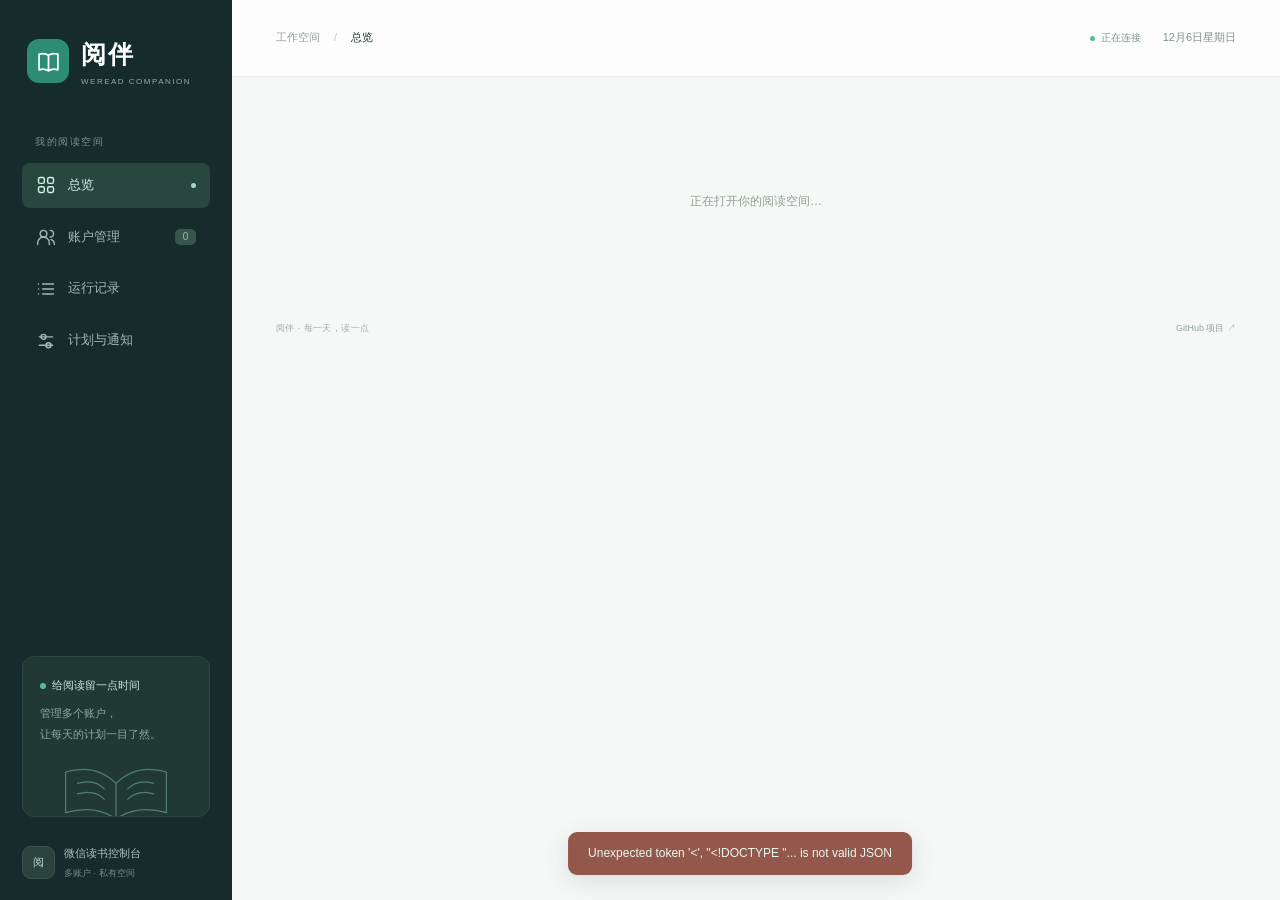
==== templates/index.html @ b6daaddf "Add GitHub Pages account dashboard with encrypted Actions control" ====
<!doctype html>
<html lang="zh-CN">
<head>
  <meta charset="utf-8"><meta name="viewport" content="width=device-width,initial-scale=1">
  <title>阅伴 · 微信读书控制台</title><meta name="description" content="一个安静、清晰的微信读书多账户管理空间。">
  <link rel="icon" href="/static/favicon.svg" type="image/svg+xml"><link rel="stylesheet" href="/static/style.css"><script defer src="/static/app.js"></script>
</head>
<body>
<svg class="sprite" xmlns="http://www.w3.org/2000/svg"><defs>
  <symbol id="i-book" viewBox="0 0 24 24"><path d="M12 6c-3-2-6-2-9-1v15c3-1 6-1 9 1 3-2 6-2 9-1V5c-3-1-6-1-9 1Zm0 0v15"/></symbol>
  <symbol id="i-grid" viewBox="0 0 24 24"><rect x="3" y="3" width="7" height="7" rx="2"/><rect x="14" y="3" width="7" height="7" rx="2"/><rect x="3" y="14" width="7" height="7" rx="2"/><rect x="14" y="14" width="7" height="7" rx="2"/></symbol>
  <symbol id="i-users" viewBox="0 0 24 24"><circle cx="9" cy="8" r="4"/><path d="M2 21v-2a7 7 0 0 1 14 0v2M17 4a4 4 0 0 1 0 8m1 3a6 6 0 0 1 4 6"/></symbol>
  <symbol id="i-clock" viewBox="0 0 24 24"><circle cx="12" cy="12" r="9"/><path d="M12 7v5l3 2"/></symbol>
  <symbol id="i-list" viewBox="0 0 24 24"><path d="M8 6h13M8 12h13M8 18h13M3 6h.1M3 12h.1M3 18h.1"/></symbol>
  <symbol id="i-settings" viewBox="0 0 24 24"><path d="M4 7h16M4 17h16"/><circle cx="9" cy="7" r="3"/><circle cx="15" cy="17" r="3"/></symbol>
  <symbol id="i-plus" viewBox="0 0 24 24"><path d="M12 5v14M5 12h14"/></symbol>
  <symbol id="i-arrow" viewBox="0 0 24 24"><path d="M5 12h14m-5-5 5 5-5 5"/></symbol>
  <symbol id="i-check" viewBox="0 0 24 24"><path d="m5 12 4 4L19 6"/></symbol>
  <symbol id="i-play" viewBox="0 0 24 24"><path d="m8 5 11 7-11 7Z"/></symbol>
  <symbol id="i-stop" viewBox="0 0 24 24"><rect x="6" y="6" width="12" height="12" rx="2"/></symbol>
  <symbol id="i-mail" viewBox="0 0 24 24"><rect x="3" y="5" width="18" height="14" rx="3"/><path d="m3 6 9 7 9-7"/></symbol>
  <symbol id="i-qr" viewBox="0 0 24 24"><path d="M9 3H3v6h6ZM21 3h-6v6h6ZM9 15H3v6h6ZM15 15h3v3h3v3h-6Zm6-3v3M12 3v3M3 12h3m6 0v6"/></symbol>
  <symbol id="i-close" viewBox="0 0 24 24"><path d="m6 6 12 12M18 6 6 18"/></symbol>
  <symbol id="i-edit" viewBox="0 0 24 24"><path d="m15 5 4 4M4 20l4-1L20 7a3 3 0 0 0-4-4L4 15Z"/></symbol>
  <symbol id="i-shield" viewBox="0 0 24 24"><path d="m12 3 8 4v6c0 4-4 7-8 9-4-2-8-5-8-9V7Zm-4 9 3 3 5-5"/></symbol>
</defs></svg>
<div class="app-shell">
  <aside class="sidebar">
    <a class="brand" href="/"><span class="brand-symbol"><svg class="icon"><use href="#i-book"/></svg></span><span>阅伴<small>WEREAD COMPANION</small></span></a>
    <div class="nav-label">我的阅读空间</div>
    <nav aria-label="主导航">
      <button class="nav-item active" data-view="overview"><svg class="icon"><use href="#i-grid"/></svg>总览<span class="nav-dot"></span></button>
      <button class="nav-item" data-view="accounts"><svg class="icon"><use href="#i-users"/></svg>账户管理<span id="nav-count" class="nav-count">0</span></button>
      <button class="nav-item" data-view="history"><svg class="icon"><use href="#i-list"/></svg>运行记录</button>
      <button class="nav-item" data-view="settings"><svg class="icon"><use href="#i-settings"/></svg>计划与通知</button>
    </nav>
    <div class="sidebar-note"><span class="status-dot"></span>给阅读留一点时间<p>管理多个账户，<br>让每天的计划一目了然。</p><svg class="note-book" viewBox="0 0 140 80" aria-hidden="true"><path d="M70 30Q45 5 8 16v50q38-10 62 8 25-18 62-8V16Q95 5 70 30Z"/><path d="M70 30v44M22 30q22-6 34 7M22 43q22-6 34 7M84 37q13-13 33-7M84 50q13-13 33-7"/></svg></div>
    <div class="sidebar-footer"><span class="footer-avatar">阅</span><div>微信读书控制台<small>多账户 · 私有空间</small></div></div>
  </aside>
  <div class="workspace">
    <header class="topbar"><div><span class="topbar-label">工作空间</span><span class="slash">/</span><span id="breadcrumb">总览</span></div><div class="topbar-right"><span class="live-status"><span class="status-dot"></span><span id="connection">正在连接</span></span><span id="today-label"></span><button id="logout" class="text-button" hidden>退出</button></div></header>
    <main id="content" aria-live="polite"><div class="loading">正在打开你的阅读空间…</div></main>
    <footer class="page-footer"><span>阅伴 · 每一天，读一点</span><a href="https://github.com/wbshm/wxread" target="_blank" rel="noreferrer">GitHub 项目 ↗</a></footer>
  </div>
</div>
<dialog id="bind-dialog" class="modal">
  <button class="icon-button modal-close" aria-label="关闭" data-close="bind-dialog"><svg class="icon"><use href="#i-close"/></svg></button>
  <div class="dialog-icon"><svg class="icon"><use href="#i-qr"/></svg></div><h2 id="bind-title">添加微信读书账户</h2><p class="muted">使用微信扫码，在手机上确认后即可绑定。</p>
  <div class="tabs"><button class="active" data-bind-tab="qr">扫码绑定</button><button data-bind-tab="import">导入 cURL</button></div>
  <form id="bind-form">
    <label>账户备注<input name="name" maxlength="80" placeholder="例如：我的账户 / 家人的账户"></label>
    <div class="form-row"><label>每次目标时长（分钟）<input name="minutes" type="number" min="0.5" max="1440" step="0.5" value="20" required></label><label>通知邮箱（可选）<input name="email" type="email" placeholder="使用默认收件邮箱"></label></div>
    <div id="qr-panel"><div id="qr-area" class="qr-area"><svg class="icon"><use href="#i-qr"/></svg><span>点击下方按钮生成二维码</span></div><p id="qr-status" class="qr-status">二维码仅用于本次绑定</p><button id="qr-start" class="button primary full" type="submit">生成扫码二维码<svg class="icon"><use href="#i-arrow"/></svg></button></div>
    <div id="import-panel" hidden><label>微信读书 read 请求的 cURL<textarea name="curl" rows="5" placeholder="从浏览器开发者工具复制 cURL (bash)，粘贴在这里"></textarea></label><button class="button primary full" type="submit">导入并绑定</button></div>
    <p id="bind-error" class="form-error" role="alert"></p>
  </form><div class="privacy-note"><svg class="icon"><use href="#i-shield"/></svg>登录信息加密保存在当前服务中</div>
</dialog>
<dialog id="edit-dialog" class="modal compact"><button class="icon-button modal-close" aria-label="关闭" data-close="edit-dialog"><svg class="icon"><use href="#i-close"/></svg></button><h2>账户设置</h2><p class="muted">为这个账户安排合适的阅读计划。</p><form id="edit-form"><input name="id" type="hidden"><label>账户备注<input name="name" maxlength="80" required></label><label>每次目标时长（分钟）<input name="minutes" type="number" min="0.5" max="1440" step="0.5" required></label><label>通知邮箱<input name="email" type="email" placeholder="留空使用默认收件邮箱"></label><label class="toggle-label"><span>参加自动阅读计划</span><input name="enabled" type="checkbox" class="switch"></label><p id="edit-error" class="form-error"></p><button class="button primary full">保存设置</button></form><button id="delete-account" class="danger-link">移除这个账户</button></dialog>
<dialog id="auth-dialog" class="modal compact"><div class="dialog-icon"><svg class="icon"><use href="#i-shield"/></svg></div><h2>进入你的阅读空间</h2><p class="muted">输入服务的管理口令以继续。</p><form id="auth-form"><label>管理口令<input name="token" type="password" autocomplete="current-password" required></label><p id="auth-error" class="form-error"></p><button class="button primary full">进入控制台</button></form></dialog>
<dialog id="confirm-dialog" class="modal compact"><h2>移除账户</h2><p class="muted">该账户将从阅读计划中移除，已有运行记录会保留。</p><div class="confirm-actions"><button class="button" data-close="confirm-dialog">取消</button><button class="button danger" id="confirm-delete">移除账户</button></div></dialog>
<div id="toast" class="toast" role="status" hidden></div>
</body></html>
---- static/style.css ----
:root{--ink:#1b3434;--muted:#87928f;--accent:#21856f;--accent-dark:#176750;--line:#e8edeb;--paper:#f6f8f7;--sidebar:#162c2c;--font:-apple-system,BlinkMacSystemFont,"Segoe UI","PingFang SC","Microsoft YaHei",sans-serif}*{box-sizing:border-box}body{margin:0;background:var(--paper);color:var(--ink);font-family:var(--font);font-size:14px;line-height:1.6}button,input,textarea,select{font:inherit}button,a,input,select,textarea{-webkit-tap-highlight-color:transparent}button{cursor:pointer}button:disabled{cursor:not-allowed;opacity:.42}a{color:inherit;text-decoration:none}button:focus-visible,a:focus-visible,input:focus-visible,textarea:focus-visible,select:focus-visible{outline:3px solid #9ad5c3;outline-offset:3px}button{transition:background .15s,color .15s,transform .15s}button:active:not(:disabled){transform:translateY(1px)}.sprite{position:absolute;width:0;height:0;overflow:hidden}.icon{width:20px;height:20px;fill:none;stroke:currentColor;stroke-width:1.7;stroke-linecap:round;stroke-linejoin:round;flex-shrink:0}.app-shell{display:flex;min-height:100vh}.sidebar{width:232px;position:fixed;inset:0 auto 0 0;background:var(--sidebar);color:#afc1bd;padding:34px 22px 20px;display:flex;flex-direction:column;z-index:5}.brand{display:flex;gap:12px;align-items:center;color:white;font-size:25px;font-weight:600;letter-spacing:2px;padding-left:5px}.brand-symbol{width:42px;height:44px;background:#2d8c74;border-radius:12px;display:grid;place-items:center}.brand-symbol .icon{width:25px;height:25px}.brand small{font-size:8px;font-weight:400;letter-spacing:1.5px;display:block;color:#92aca5;margin-top:2px}.nav-label{font-size:10px;color:#78938c;margin:45px 13px 13px;letter-spacing:1.5px}.nav-item{display:flex;align-items:center;gap:12px;border:0;background:transparent;color:#a0b8b1;width:100%;text-align:left;border-radius:8px;padding:12px 14px;margin-bottom:7px;font-size:13px}.nav-item.active{background:#29463f;color:#d2f4e7}.nav-item:hover{background:#234039}.nav-count{margin-left:auto;background:#36564b;min-width:21px;text-align:center;border-radius:5px;font-size:10px}.nav-dot{width:5px;height:5px;border-radius:100%;background:#a2d9c0;margin-left:auto}.nav-item:not(.active) .nav-dot{display:none}.sidebar-note{padding:20px 17px 0;background:#203935;border:1px solid #2c4740;border-radius:12px;margin-top:auto;font-size:11px;color:#cee3d8;overflow:hidden}.sidebar-note p{font-size:11px;line-height:1.9;color:#8fa89c;margin:9px 0 6px}.note-book{height:65px;width:140px;fill:none;stroke:#527e6a;stroke-width:1.5;display:block;margin:14px auto -8px}.status-dot{width:6px;height:6px;display:inline-block;background:#59b998;border-radius:50%;margin-right:6px}.sidebar-footer{display:flex;align-items:center;gap:9px;padding-top:28px;font-size:11px}.footer-avatar{display:grid;place-items:center;border:1px solid #3b5651;background:#2b433f;border-radius:9px;width:33px;height:33px;color:#c5dbd0}.sidebar-footer small{display:block;color:#6e8c82;font-size:9px;margin-top:3px}.workspace{margin-left:232px;flex:1;min-width:0}.topbar{height:77px;border-bottom:1px solid var(--line);padding:0 44px;background:#ffffffb3;display:flex;justify-content:space-between;align-items:center;font-size:11px}.topbar-label{color:#96a29e}.slash{margin:0 14px;color:#c0cbc6}.topbar-right{display:flex;align-items:center;gap:22px;color:#83948b}.live-status{font-size:10px;display:flex;align-items:center}.live-status .status-dot{width:5px;height:5px}main{max-width:1390px;margin:auto;padding:35px 44px 20px}.page-header{display:flex;justify-content:space-between;gap:15px;align-items:center;margin-bottom:30px}.eyebrow{font-size:10px;letter-spacing:2px;color:var(--accent);margin-bottom:7px;font-weight:600}.page-header h1{font-size:28px;font-weight:600;letter-spacing:-.8px;line-height:1.3;margin:0 0 9px}.page-header p{margin:0;color:#83918b;font-size:12px}.header-actions{display:flex;gap:10px}.button{border:1px solid #dce5e0;background:#fff;border-radius:7px;display:inline-flex;align-items:center;justify-content:center;gap:8px;padding:10px 15px;line-height:1.4;font-size:12px;color:#50635c;font-weight:500;white-space:nowrap}.button:hover{background:#eef5f1}.button .icon{width:16px;height:16px}.button.primary{background:var(--accent);color:#fff;border-color:var(--accent)}.button.primary:hover{background:var(--accent-dark)}.button.small{padding:7px 11px;font-size:11px}.button.danger{background:#b94d45;color:#fff;border-color:#b94d45}.metrics{display:grid;grid-template-columns:repeat(4,1fr);gap:17px;margin-bottom:23px}.metric{border:1px solid var(--line);background:white;border-radius:11px;padding:20px 21px}.metric-top{display:flex;justify-content:space-between;align-items:center;color:#83958a;font-size:11px}.metric-icon{width:30px;height:30px;background:#f0f7f2;color:#4d8870;border-radius:8px;display:grid;place-items:center}.metric-icon .icon{width:17px;height:17px}.metric-value{margin:12px 0 4px;font-size:29px;letter-spacing:-1px;font-weight:600;font-variant-numeric:tabular-nums;line-height:1.25}.metric-value small{font-size:10px;font-weight:400;letter-spacing:0;color:#8a9790;margin-left:5px}.metric-note{font-size:10px;color:#9ba69e}.panel{background:#fff;border:1px solid var(--line);border-radius:11px;overflow:hidden;margin-bottom:22px}.panel-head{display:flex;align-items:center;justify-content:space-between;padding:20px 24px;border-bottom:1px solid #f0f3f1;gap:12px}.panel-head h2{margin:0;font-size:14px;font-weight:600}.panel-head h2 span{margin-left:8px;color:#93a39a;font-weight:400;font-size:11px}.panel-head p{margin:4px 0 0;color:#96a299;font-size:10px}.text-button{display:inline-flex;align-items:center;gap:7px;color:var(--accent);font-size:11px;border:0;background:none;padding:5px}.text-button .icon{width:14px;height:14px}.overview-lower{display:grid;grid-template-columns:minmax(0,1.45fr) minmax(0,1fr);gap:22px}.chart{padding:20px 22px 10px}.chart svg{width:100%;height:158px;overflow:visible;display:block}.chart .gridline{stroke:#edf1ee;stroke-width:1;stroke-dasharray:3 4}.chart .axis-text{font-size:9px;fill:#9ca69f}.chart .bar{fill:#6eae94}.chart .bar.today{fill:#288269}.chart .bar-base{fill:#edf5ef}.chart-caption{font-size:10px;color:#98a49c;display:flex;justify-content:space-between;margin:9px 0}.legend::before{content:"";display:inline-block;width:6px;height:6px;background:#6eae94;border-radius:2px;margin-right:6px}.schedule-summary{padding:22px 24px 25px}.summary-row{display:flex;align-items:center;justify-content:space-between;margin:0 0 20px;font-size:11px;color:#8e9c92;gap:10px}.summary-row strong{color:#455a4e;font-size:12px;font-weight:500}.summary-next{display:flex;align-items:center;gap:12px;background:#f2f7f3;padding:14px;border-radius:8px;font-size:10px;color:#889b8a;margin-top:22px}.summary-next .icon{color:#649076;width:23px;height:23px}.summary-next strong{display:block;color:#476851;font-size:12px;font-weight:500;margin-top:3px}.empty{padding:36px 20px 38px;text-align:center}.empty-icon{width:66px;height:66px;background:#f0f6f1;border:1px solid #e4eee5;color:#75a38a;display:grid;place-items:center;border-radius:18px;margin:0 auto 15px;transform:rotate(-5deg)}.empty-icon .icon{width:32px;height:32px;transform:rotate(5deg)}.empty h3{font-size:15px;margin:0 0 7px;font-weight:500}.empty p{font-size:11px;color:#94a297;margin:0 0 20px;line-height:1.9}.empty .button{padding:9px 14px}.table-wrap{overflow-x:auto}.data-table{width:100%;border-collapse:collapse;text-align:left;white-space:nowrap}.data-table th{font-size:10px;font-weight:400;color:#95a399;padding:12px 24px;background:#fafcfb}.data-table td{padding:18px 24px;font-size:11px;border-top:1px solid #f0f3f1;color:#5e7166}.account-name{display:flex;align-items:center;gap:11px}.avatar{width:36px;height:36px;border-radius:11px;color:#45816b;display:grid;place-items:center;font-size:15px;font-weight:500;background:#eaf3ed}.account-name strong{display:block;color:#344f40;font-size:12px;font-weight:500}.account-name small{display:block;color:#9ca99e;font-size:9px;margin-top:3px}.badge{display:inline-flex;align-items:center;gap:5px;padding:3px 7px;border-radius:5px;background:#eef6ef;color:#5a8c67;font-size:10px}.badge::before{content:"";width:4px;height:4px;background:currentColor;border-radius:50%}.badge.warning{background:#fff5e6;color:#bc9650}.badge.failed{background:#fff0ed;color:#bf786b}.badge.running,.badge.queued{background:#eaf3ff;color:#698bb8}.badge.cancelled,.badge.interrupted{background:#f1f3f2;color:#919b93}.row-actions{display:flex;gap:6px;justify-content:flex-end}.icon-button{width:31px;height:31px;display:inline-grid;place-items:center;border:1px solid #e3eae5;border-radius:7px;color:#809587;background:white}.icon-button:hover{background:#eef5f0}.icon-button .icon{width:15px;height:15px}progress{display:block;width:85px;height:4px;border:0;background:#eef3ee;margin-top:7px;border-radius:3px;overflow:hidden}progress::-webkit-progress-bar{background:#edf3ee}progress::-webkit-progress-value{background:#4f9b79;border-radius:3px}.settings-layout{display:grid;grid-template-columns:minmax(0,1.2fr) minmax(240px,.7fr);gap:22px;align-items:start}.settings-body{padding:23px 25px}.settings-body .button{margin-top:9px}.form-row{display:grid;grid-template-columns:1fr 1fr;gap:16px}label{display:block;font-size:11px;color:#728879;margin-bottom:16px}input:not([type=checkbox]),select,textarea{display:block;width:100%;padding:10px 11px;border:1px solid #dfe8e1;border-radius:7px;background:#fff;color:#3d5948;font-size:12px;margin-top:7px;min-width:0}textarea{resize:vertical;line-height:1.6}input::placeholder,textarea::placeholder{color:#a6b2a8;font-size:11px}label small{display:block;color:#a0ac9f;font-size:10px;margin-top:5px}.toggle-label{display:flex;align-items:center;justify-content:space-between;gap:15px}.switch{appearance:none;width:32px;height:19px;border-radius:20px;background:#dbe4dc;position:relative;flex-shrink:0;cursor:pointer;margin:0}.switch:after{content:"";position:absolute;width:13px;height:13px;top:3px;left:3px;border-radius:50%;background:white;box-shadow:0 1px 2px #0002;transition:left .15s}.switch:checked{background:var(--accent)}.switch:checked:after{left:16px}.hint-panel{padding:24px;color:#7e9282;font-size:11px;line-height:1.9;background:#f1f6f1;border:1px solid #e3ebe1;border-radius:11px}.hint-panel h3{color:#4e6e56;font-size:13px;font-weight:500;margin:0 0 12px}.hint-panel p{margin:0 0 15px}.hint-panel a{color:var(--accent);text-decoration:underline}.hint-panel code{font-size:10px}.page-footer{max-width:1390px;margin:auto;padding:10px 44px 24px;display:flex;justify-content:space-between;color:#a5afa7;font-size:9px;letter-spacing:.4px}.page-footer a{letter-spacing:0;color:#94a49a}.modal{border:1px solid #dce6dd;border-radius:17px;width:min(510px,calc(100vw - 32px));padding:31px 34px;color:var(--ink);box-shadow:0 30px 100px #122d2925}.modal::backdrop{background:#18332a50;backdrop-filter:blur(4px)}.modal h2{font-size:21px;font-weight:500;letter-spacing:-.5px;margin:12px 0 6px}.modal .muted{font-size:11px;color:#91a090;margin:0 0 23px}.modal-close{position:absolute;top:17px;right:17px;border:0;background:#f4f7f4}.dialog-icon{width:42px;height:42px;border-radius:12px;background:#eaf5ee;color:#388363;display:grid;place-items:center}.tabs{display:flex;border-bottom:1px solid var(--line);margin-bottom:21px;gap:23px}.tabs button{padding:0 0 10px;background:none;border:0;color:#8b9d8f;font-size:12px;border-bottom:2px solid transparent}.tabs button.active{color:var(--accent);border-color:var(--accent)}.qr-area{margin:10px auto 12px;width:204px;height:204px;display:flex;flex-direction:column;align-items:center;justify-content:center;border:1px solid #e2eae2;border-radius:12px;background:#fafcf9;gap:13px;color:#b0c1b0}.qr-area .icon{height:48px;width:48px;stroke-width:1}.qr-area span{font-size:10px}.qr-area img{width:186px;height:186px;object-fit:contain;image-rendering:pixelated}.qr-status{text-align:center;font-size:11px;color:#8d9d8a;margin:0 0 18px;min-height:18px}.full{width:100%}.privacy-note{display:flex;align-items:center;justify-content:center;gap:6px;color:#9aaa96;font-size:10px;padding-top:19px;margin-top:14px;border-top:1px solid #eef2ec}.privacy-note .icon{width:13px;height:13px}.form-error{color:#b87061;font-size:11px;margin:12px 0 0;min-height:16px}.modal.compact{max-width:410px}.danger-link{display:block;background:none;border:0;color:#b97d6b;font-size:11px;margin:18px auto 0}.confirm-actions{display:flex;justify-content:flex-end;gap:10px}.toast{position:fixed;bottom:25px;left:calc(50% + 100px);transform:translateX(-50%);background:#284a3d;color:#e8f7ed;font-size:12px;padding:12px 20px;border-radius:9px;box-shadow:0 6px 24px #23413125;z-index:30;max-width:80vw}.toast.error{background:#94574b}.loading{padding:80px;text-align:center;color:#90a091;font-size:12px}[hidden]{display:none!important}.history-message{white-space:normal;min-width:200px;max-width:300px}.search-input{max-width:240px;margin:0!important;font-size:11px!important}.helper-message{font-size:11px;color:#9aa798;padding:0 24px 18px;margin:0}.metric .metric-value.mini{font-size:23px}.settings-status{font-size:11px;color:#819686;margin-left:10px}.section-description{font-size:11px;color:#96a695;margin:0 0 18px}.actions-group{display:flex;align-items:center;gap:7px}.subtle-tag{background:#f3f6f3;font-size:9px;padding:4px 7px;color:#8b9d8d;border-radius:4px}.notification-status{font-size:10px;color:#8a9c89;padding-top:3px}
@media(min-width:1600px){main{padding-top:46px}.metric{padding:26px}.empty{padding:50px 20px}.chart svg{height:190px}.topbar{padding-left:max(44px,calc((100vw - 1390px - 232px)/2 + 44px))}}
@media(max-width:1150px){.sidebar{width:205px;padding:30px 17px 18px}.workspace{margin-left:205px}main{padding:28px}.topbar{padding:0 28px}.page-footer{padding:10px 28px 24px}.metrics{gap:10px}.metric{padding:15px}.data-table td,.data-table th{padding:15px}.overview-lower{gap:15px}.settings-layout{gap:16px}.page-header h1{font-size:25px}.header-actions .button{padding:9px 12px}}
@media(max-width:800px){.sidebar{width:76px;padding:25px 12px}.brand{padding:0;gap:0;justify-content:center}.brand>span:last-child,.nav-label,.sidebar-note,.sidebar-footer,.nav-count,.nav-dot{display:none}.brand-symbol{width:39px;height:39px}.nav-item{font-size:0;padding:14px;gap:0;justify-content:center;margin-bottom:10px}.sidebar nav{margin-top:35px}.nav-item .icon{width:21px;height:21px}.workspace{margin-left:76px}.topbar{height:65px;padding:0 22px}.topbar-right{gap:9px}#today-label{display:none}main{padding:26px 22px}.page-header{align-items:flex-start;flex-wrap:wrap;margin-bottom:23px}.metrics{grid-template-columns:repeat(2,1fr)}.overview-lower,.settings-layout{grid-template-columns:1fr}.page-footer{padding:10px 22px 20px}.toast{left:calc(50% + 38px)}.header-actions{margin-top:7px}.data-table td,.data-table th{padding:15px 18px}.modal{padding:26px}.panel-head{padding:17px 20px}.empty{padding:30px 20px}.settings-body{padding:20px}}
@media(max-width:480px){.sidebar{width:62px;padding:24px 7px}.workspace{margin-left:62px}main{padding:23px 15px}.topbar{padding:0 15px}.topbar-label{display:none}.slash{display:none}.page-header h1{font-size:23px}.page-header p{font-size:11px}.metrics{gap:9px}.metric{padding:13px}.metric-value{font-size:27px}.metric-top{font-size:10px}.metric-icon{width:25px;height:25px}.header-actions .button{font-size:11px}.page-footer{padding:8px 15px 20px;font-size:8px}.form-row{gap:10px;grid-template-columns:1fr}.modal{padding:24px}.toast{left:calc(50% + 31px)}.panel-head h2{font-size:13px}.panel-head{padding:15px}.settings-body{padding:18px}.search-input{max-width:150px}}
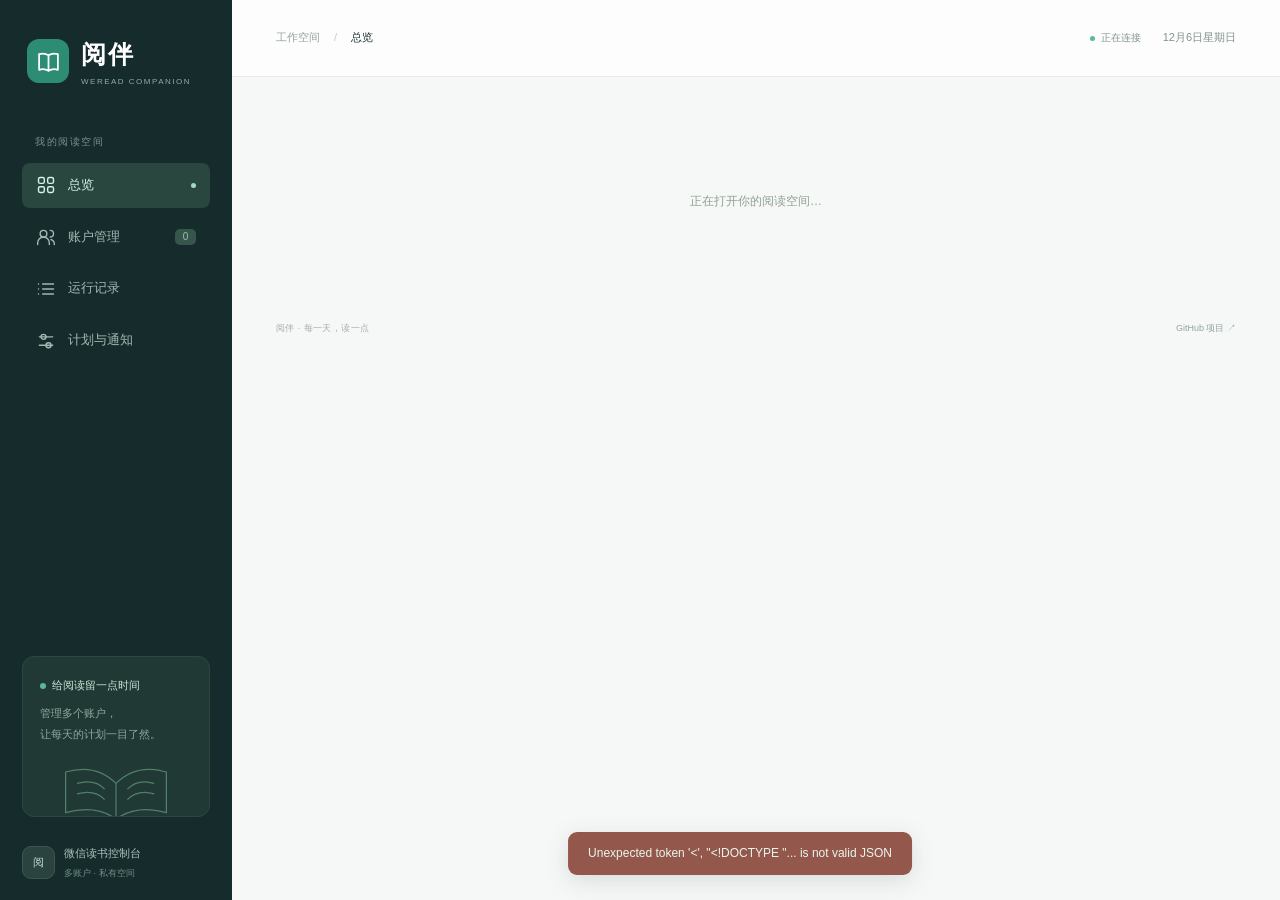
==== commit 20a6b926: "Add multi-channel notifications and signed robot webhooks" ====
--- a/templates/index.html
+++ b/templates/index.html
@@ -3,7 +3,7 @@
 <head>
   <meta charset="utf-8"><meta name="viewport" content="width=device-width,initial-scale=1">
   <title>阅伴 · 微信读书控制台</title><meta name="description" content="一个安静、清晰的微信读书多账户管理空间。">
-  <link rel="icon" href="/static/favicon.svg" type="image/svg+xml"><link rel="stylesheet" href="/static/style.css"><script defer src="/static/app.js"></script>
+  <link rel="icon" href="/static/favicon.svg" type="image/svg+xml"><link rel="stylesheet" href="/static/style.css"><script defer src="/static/notifications.js"></script><script defer src="/static/app.js"></script>
 </head>
 <body>
 <svg class="sprite" xmlns="http://www.w3.org/2000/svg"><defs>
--- a/static/style.css
+++ b/static/style.css
@@ -3,3 +3,5 @@
 @media(max-width:1150px){.sidebar{width:205px;padding:30px 17px 18px}.workspace{margin-left:205px}main{padding:28px}.topbar{padding:0 28px}.page-footer{padding:10px 28px 24px}.metrics{gap:10px}.metric{padding:15px}.data-table td,.data-table th{padding:15px}.overview-lower{gap:15px}.settings-layout{gap:16px}.page-header h1{font-size:25px}.header-actions .button{padding:9px 12px}}
 @media(max-width:800px){.sidebar{width:76px;padding:25px 12px}.brand{padding:0;gap:0;justify-content:center}.brand>span:last-child,.nav-label,.sidebar-note,.sidebar-footer,.nav-count,.nav-dot{display:none}.brand-symbol{width:39px;height:39px}.nav-item{font-size:0;padding:14px;gap:0;justify-content:center;margin-bottom:10px}.sidebar nav{margin-top:35px}.nav-item .icon{width:21px;height:21px}.workspace{margin-left:76px}.topbar{height:65px;padding:0 22px}.topbar-right{gap:9px}#today-label{display:none}main{padding:26px 22px}.page-header{align-items:flex-start;flex-wrap:wrap;margin-bottom:23px}.metrics{grid-template-columns:repeat(2,1fr)}.overview-lower,.settings-layout{grid-template-columns:1fr}.page-footer{padding:10px 22px 20px}.toast{left:calc(50% + 38px)}.header-actions{margin-top:7px}.data-table td,.data-table th{padding:15px 18px}.modal{padding:26px}.panel-head{padding:17px 20px}.empty{padding:30px 20px}.settings-body{padding:20px}}
 @media(max-width:480px){.sidebar{width:62px;padding:24px 7px}.workspace{margin-left:62px}main{padding:23px 15px}.topbar{padding:0 15px}.topbar-label{display:none}.slash{display:none}.page-header h1{font-size:23px}.page-header p{font-size:11px}.metrics{gap:9px}.metric{padding:13px}.metric-value{font-size:27px}.metric-top{font-size:10px}.metric-icon{width:25px;height:25px}.header-actions .button{font-size:11px}.page-footer{padding:8px 15px 20px;font-size:8px}.form-row{gap:10px;grid-template-columns:1fr}.modal{padding:24px}.toast{left:calc(50% + 31px)}.panel-head h2{font-size:13px}.panel-head{padding:15px}.settings-body{padding:18px}.search-input{max-width:150px}}
+
+.notification-panel summary{cursor:pointer;list-style:none}.notification-panel summary::-webkit-details-marker{display:none}.notification-panel summary>.icon{transition:transform .2s}.notification-panel[open] summary>.icon{transform:rotate(90deg)}.notification-panel:not([open])>.panel-head{border-bottom:0}.notification-panel details{margin:16px 0}.notification-panel details summary{color:var(--muted);font-size:13px;margin-bottom:12px}
